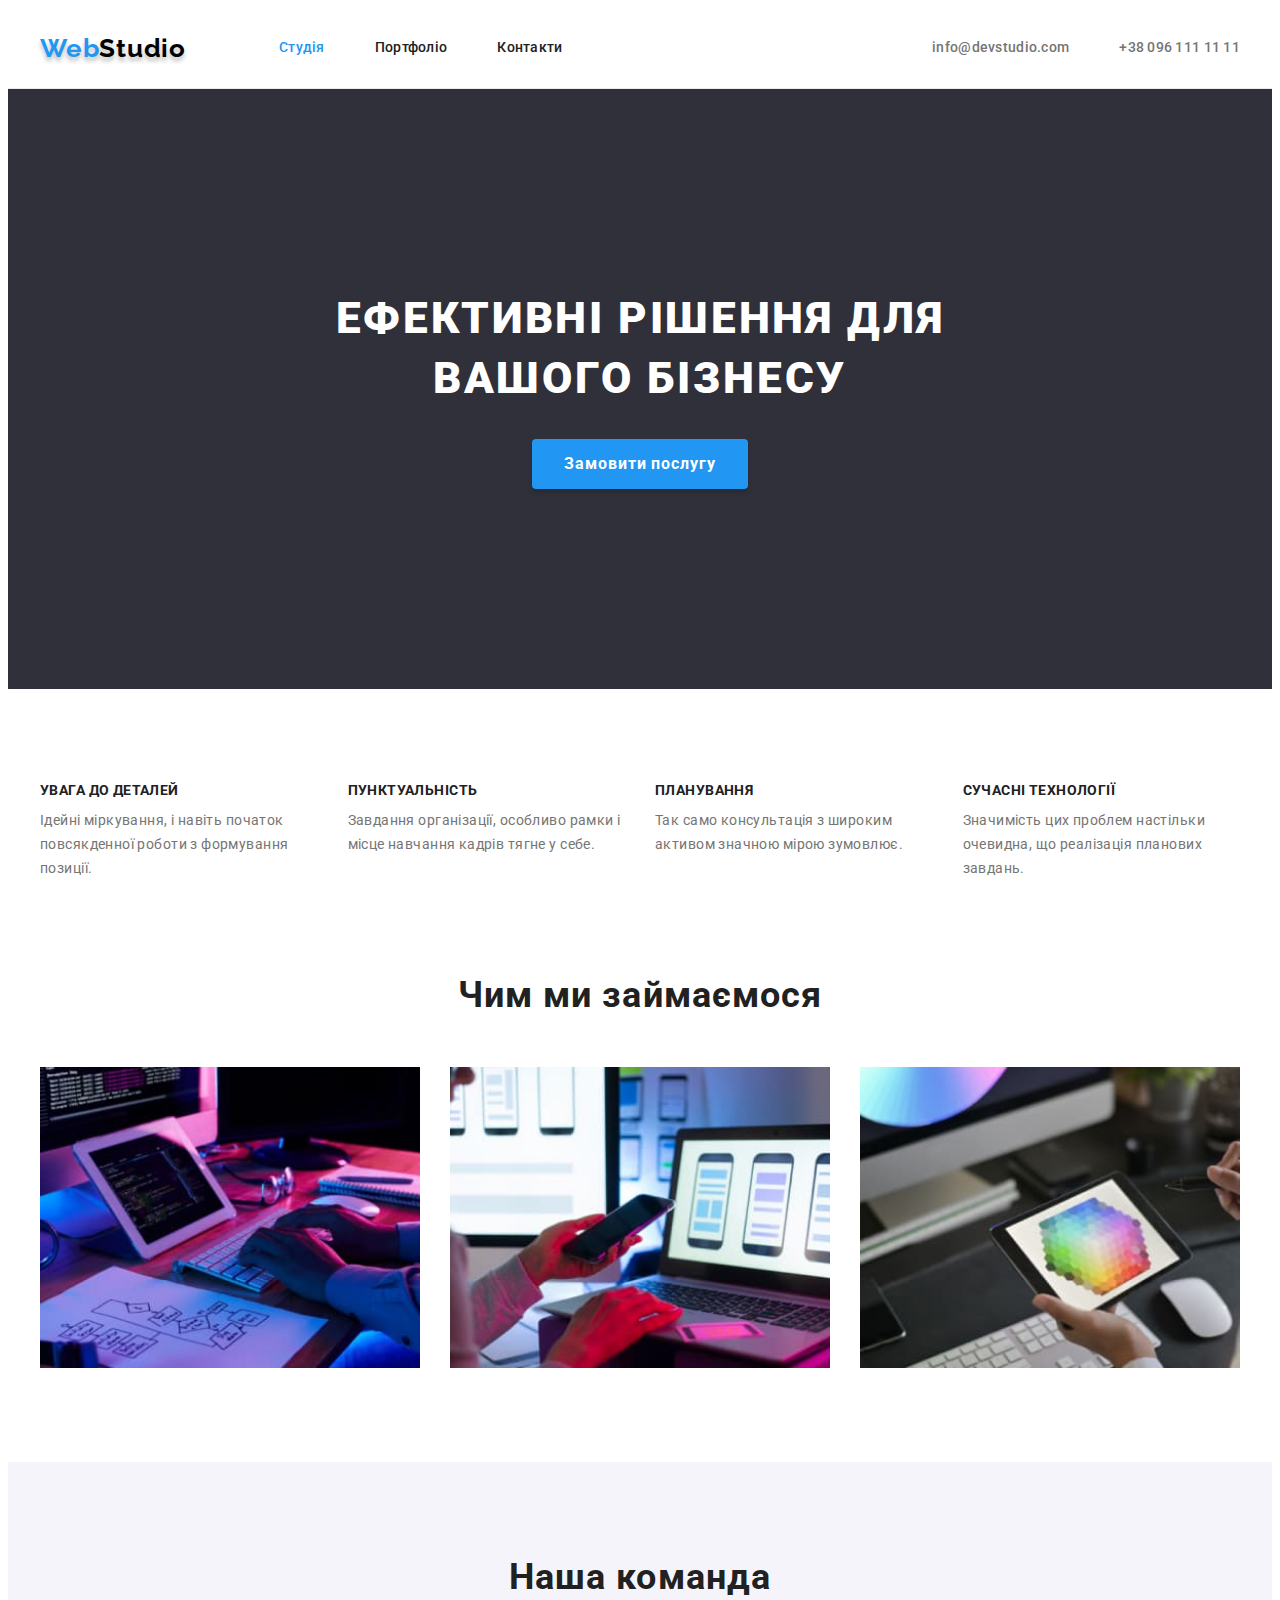
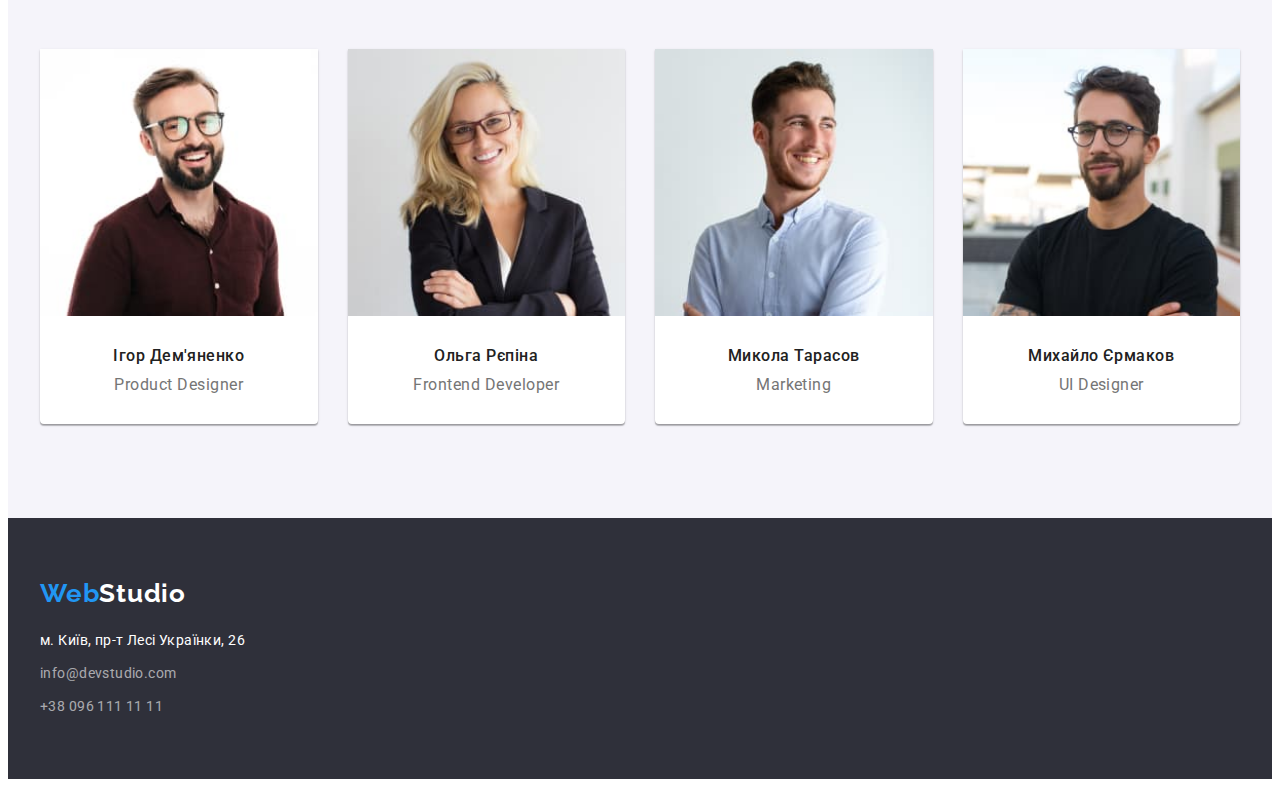
==== index.html @ 557acf5f "Cloned from hw-03" ====
<!DOCTYPE html>
<html lang="uk">
  <head>
    <meta charset="UTF-8" />
    <meta http-equiv="X-UA-Compatible" content="IE=edge" />
    <meta name="viewport" content="width=device-width, initial-scale=1.0" />
    <title>Web studio</title>
    <link rel="preconnect" href="https://fonts.googleapis.com" />
    <link rel="preconnect" href="https://fonts.gstatic.com" crossorigin />
    <link
      href="https://fonts.googleapis.com/css2?family=Raleway:wght@700&family=Roboto:wght@400;500;700;900&display=swap"
      rel="stylesheet"
    />
    <link
      rel="stylesheet"
      href="https://cdnjs.cloudflare.com/ajax/libs/modern-normalize/1.1.0/modern-normalize.min.css"
      integrity="sha512-wpPYUAdjBVSE4KJnH1VR1HeZfpl1ub8YT/NKx4PuQ5NmX2tKuGu6U/JRp5y+Y8XG2tV+wKQpNHVUX03MfMFn9Q=="
      crossorigin="anonymous"
      referrerpolicy="no-referrer"
    />
    <link rel="stylesheet" href="./css/styles.css" />
  </head>

  <body>
    <header class="header">
      <div class="container header-container">
        <a class="logo logo-shadow" href="./index.html" lang="en"
          ><span class="header-logo-web">Web</span>Studio</a
        >
        <nav class="nav-site">
          <ul class="nav-site-list">
            <li class="nav-site-item">
              <a class="nav-site-link current" href="./index.html">Студія</a>
            </li>
            <li class="nav-site-item">
              <a class="nav-site-link" href="./portfolio.html">Портфоліо</a>
            </li>
            <li class="nav-site-item">
              <a class="nav-site-link" href="#">Контакти</a>
            </li>
          </ul>
        </nav>
        <ul class="header-contacts-list">
          <li class="header-contacts-item">
            <a
              class="header-contacts-link"
              href="mailto:info@devstudio.com"
              lang="en"
              >info@devstudio.com</a
            >
          </li>
          <li class="header-contacts-item">
            <a class="header-contacts-link" href="tel:+380961111111"
              >+38 096 111 11 11</a
            >
          </li>
        </ul>
      </div>
    </header>

    <main>
      <!--Hero-->
      <section class="hero">
        <div class="container">
          <h1 class="hero-title">
            Ефективні рішення для<br />
            вашого бізнесу
          </h1>
          <button class="hero-btn btn" type="button">Замовити послугу</button>
        </div>
      </section>

      <!--Features-->
      <section class="features section">
        <div class="container">
          <h2 class="visually-hiden">Особливості</h2>
          <ul class="features-list">
            <li class="features-item">
              <h3 class="features-title">УВАГА ДО ДЕТАЛЕЙ</h3>
              <p class="features-text">
                Ідейні міркування, і навіть початок повсякденної роботи з
                формування позиції.
              </p>
            </li>

            <li class="features-item">
              <h3 class="features-title">ПУНКТУАЛЬНІСТЬ</h3>
              <p class="features-text">
                Завдання організації, особливо рамки і місце навчання кадрів
                тягне у себе.
              </p>
            </li>

            <li class="features-item">
              <h3 class="features-title">ПЛАНУВАННЯ</h3>
              <p class="features-text">
                Так само консультація з широким активом значною мірою зумовлює.
              </p>
            </li>

            <li class="features-item">
              <h3 class="features-title">СУЧАСНІ ТЕХНОЛОГІЇ</h3>
              <p class="features-text">
                Значимість цих проблем настільки очевидна, що реалізація
                планових завдань.
              </p>
            </li>
          </ul>
        </div>
      </section>

      <!--Works-->
      <section class="works section">
        <div class="container">
          <h2 class="works-title title">Чим ми займаємося</h2>
          <ul class="works-list">
            <li class="works-item">
              <img
                src="./images/box_1.jpg"
                alt="Розробник створює код"
                width="370"
              />
            </li>
            <li class="works-item">
              <img
                src="./images/box_2.jpg"
                alt="Розробник створює адаптивну версію для смартфону"
                width="370"
              />
            </li>
            <li class="works-item">
              <img
                src="./images/box_3.jpg"
                alt="Розробник створює дизайн сайту"
                width="370"
              />
            </li>
          </ul>
        </div>
      </section>

      <!--Team-->
      <section class="team section">
        <div class="container">
          <h2 class="team-title title">Наша команда</h2>
          <ul class="team-list">
            <li class="team-card">
              <img
                src="./images/team_card_1.jpg"
                alt="Фото Ігор Дем'яненко"
                width="270"
              />
              <div class="card-padding">
                <h3 class="card-title">Ігор Дем'яненко</h3>
                <p class="card-text" lang="en">Product Designer</p>
              </div>
            </li>
            <li class="team-card">
              <img
                src="./images/team_card_2.jpg"
                alt="Фото Ольга Рєпіна"
                width="270"
              />
              <div class="card-padding">
                <h3 class="card-title">Ольга Рєпіна</h3>
                <p class="card-text" lang="en">Frontend Developer</p>
              </div>
            </li>
            <li class="team-card">
              <img
                src="./images/team_card_3.jpg"
                alt="Фото Микола Тарасов"
                width="270"
              />
              <div class="card-padding">
                <h3 class="card-title">Микола Тарасов</h3>
                <p class="card-text" lang="en">Marketing</p>
              </div>
            </li>
            <li class="team-card">
              <img
                src="./images/team_card_4.jpg"
                alt="Фото Михайло Єрмаков"
                width="270"
              />
              <div class="card-padding">
                <h3 class="card-title">Михайло Єрмаков</h3>
                <p class="card-text" lang="en">UI Designer</p>
              </div>
            </li>
          </ul>
        </div>
      </section>
    </main>

    <footer class="footer">
      <div class="container">
        <a class="logo footer-logo" href="./index.html" lang="en"
          ><span class="header-logo-web">Web</span>Studio</a
        >
        <address class="address">
          <span class="address-text">м. Київ, пр-т Лесі Українки, 26</span>
          <ul class="footer-list">
            <li class="footer-item">
              <a class="footer-link" href="mailto:info@devstudio.com" lang="en"
                >info@devstudio.com</a
              >
            </li>
            <li class="footer-item">
              <a class="footer-link" href="tel:+380961111111"
                >+38 096 111 11 11</a
              >
            </li>
          </ul>
        </address>
      </div>
    </footer>
  </body>
</html>
---- css/styles.css ----
:root {
    --main-color: #212121;
    --color-gray: #757575;
    --color-blue: #2196F3;
    --color-blue-dark: #188CE8;
    --color-white: #FFFFFF;
    --color-black: #000000;
    --color-footer-link: rgba(255, 255, 255, 0.6);
    --color-portfolio-btn: #F5F4FA;
    --background-color-dark: #2F303A;
    --background-color-light: #F5F4FA;
    --background-color-white: var(--color-white);
    --font-ral: 'Raleway', sans-serif;
    --first-logo-color: var(--color-black);
    --second-logo-color: var(--color-blue);
    --footer-logo-color: var(--color-white);
    --title-color: var(--main-color);
    --text-color: var(--color-gray);
    --first-link-color: var(--main-color);
    --second-link-color: var(--color-blue);
    --first-btn-color: var(--color-white);
    --second-btn-color: var(--main-color);
    --hover-btn-color: var(--color-blue);
}

h1,
h2,
h3,
h4,
h5,
h6,
p {
    margin: 0;
}
ul {
    list-style: none;
    margin: 0;
    padding: 0;
}
button {
    cursor: pointer;
}
img {
    display: block;
    min-width: 100%;
    height: auto;
}


body {
    font-family: 'Roboto', sans-serif;
    color: var(--main-color);
}

.visually-hiden {
    position: absolute;
    width: 1px;
    height: 1px;
    margin: -1px;
    border: 0;
    padding: 0;
    white-space: nowrap;
    clip-path: inset(100%);
    clip: rect(0 0 0 0);
    overflow: hidden;
}

.container {
    width: 1200px;
    padding: 0 15px;
    margin: 0 auto;
}

.btn {
    font-family: inherit;
    border: none;
}

/*-----HEADER--------------*/

.header a {
    text-decoration: none;
}
.header {
    border-bottom: 1px solid #ECECEC;
}
.header-container {
    display: flex;
    align-items: center;
}
.logo {
    font-family: var(--font-ral);
    font-weight: 700;
    font-size: 26px;
    line-height: 1.19;
    letter-spacing: 0.03em;
    color: var(--first-logo-color);
}
.logo-shadow {
    text-shadow: 0px 4px 4px rgba(0, 0, 0, 0.25);
}
.header-logo-web {
    color: var(--second-logo-color);
}
.nav-site {
    margin-left: 93px;
}
.nav-site-list {
    display: flex;
    gap: 50px;
}
.nav-site-item {
}

.nav-site-link {
    display: block;
    font-weight: 500;
    font-size: 14px;
    line-height: 1.14;
    letter-spacing: 0.02em;
    color: var(--first-link-color);
    padding-top: 32px;
    padding-bottom: 32px;
}

.nav-site-link:hover,
.nav-site-link:focus,
.nav-site-link:active {
    color: var(--second-link-color);
}

.current {
    color: var(--second-link-color);
}

.header-contacts-list {
    display: flex;
    margin-left: auto;
    gap: 50px;
}
.header-contacts-item {
}
.header-contacts-link {
    display: block;
    font-weight: 500;
    font-size: 14px;
    line-height: 1.14;
    letter-spacing: 0.02em;
    color: var(--color-gray);
    padding-top: 32px;
    padding-bottom: 32px;
}

.header-contacts-link:hover,
.header-contacts-link:focus,
.header-contacts-link:active {
    color: var(--color-blue)
}

/*-----MAIN--------------*/

/*-----Hero------------*/

.hero {
    padding-top: 200px;
    padding-bottom: 200px;
    text-align: center;
    background-color: var(--background-color-dark);
}
.hero-title {
    font-weight: 900;
    font-size: 44px;
    line-height: 1.36;
    letter-spacing: 0.06em;
    text-transform: uppercase;
    color: var(--color-white);
    margin-bottom: 30px;
}
.hero-btn {
    min-width: 216px;
    font-weight: 700;
    font-size: 16px;
    line-height: 1.88;
    letter-spacing: 0.06em;
    background-color: var(--color-blue);
    color: var(--first-btn-color);
    box-shadow: 0px 4px 4px rgba(0, 0, 0, 0.15);
    border-radius: 4px;
    padding: 10px 32px;
}

.hero-btn:hover,
.hero-btn:focus,
.hero-btn:active {
    background-color: var(--color-blue-dark);
}

/*-----Features------------*/

.section {
    padding-top: 94px;
    padding-bottom: 94px;
}
.features {
}

.features-list {
    display: flex;
    gap: 30px;
}
.features-item {
    flex-basis: calc((100% - 90px)/4);
}
.features-title {
    font-size: 14px;
    line-height: 1.14;
    letter-spacing: 0.03em;
    text-transform: uppercase;
    color: var(--title-color);
    margin-bottom: 10px;
}
.features-text {
    font-size: 14px;
    line-height: 1.71;
    letter-spacing: 0.03em;
    color: var(--text-color);
}

/*-----Works------------*/

.works {
    padding-top: 0;
}  

.works-title {
    font-size: 36px;
    line-height: 1.17;
    text-align: center;
    letter-spacing: 0.03em;
    color: var(--title-color);
}
.title {
    margin-bottom: 50px;
}
.works-list {
    display: flex;
    gap: 30px;
}
.works-item {
    flex-basis: calc((100% - 60px)/3);
}

/*-----Team------------*/

.team {
    background-color: var(--background-color-light);
    text-align: center;
}
.team-title {
    font-size: 36px;
    line-height: 1.17;
    letter-spacing: 0.03em;
    color: var(--title-color);
}
.team-list {
    display: flex;
    gap: 30px;
}
.team-card {
    width: calc((100% - 90px)/4);
    background-color: var(--background-color-white);
    box-shadow: 0px 1px 3px rgba(0, 0, 0, 0.12), 0px 1px 1px rgba(0, 0, 0, 0.14), 0px 2px 1px rgba(0, 0, 0, 0.2);
    border-radius: 0px 0px 4px 4px;
}
.card-padding {
    padding-top: 30px;
    padding-bottom: 30px;
}
.card-title {
    font-weight: 500;
    font-size: 16px;
    line-height: 1.19;
    text-align: center;
    letter-spacing: 0.03em;
    color: var(--title-color);
    margin-bottom: 10px;
}
.card-text {
    font-size: 16px;
    line-height: 1.19;
    text-align: center;
    letter-spacing: 0.03em;
    color: var(--text-color);
}

/*-----FOOTER--------------*/

.footer {
    background-color: var(--background-color-dark);
    padding-top: 60px;
    padding-bottom: 60px;
}
.footer a {
    text-decoration: none;
}
.footer-logo {
    color: var(--footer-logo-color)
}
.address {
    font-style: normal;
    font-weight: 400;
    font-size: 14px;
    line-height: 1.71;
    letter-spacing: 0.03em;
    color: var(--color-white);
    margin-top: 20px;
}
.address-text {
    display: block;
    margin-bottom: 9px;
}
.footer-list {
}
.footer-item:not(:first-child) {
    margin-top: 9px;
}
.footer-link {
    color: var(--color-footer-link);
}
.footer-link:hover,
.footer-link:focus,
.footer-link:active {
    color: var(--color-blue);
}

/*-----Portfolio--------------*/

.portfolio-filters-list {
    display: flex;
    justify-content: center;
    gap: 8px;
    margin-bottom: 50px;
}
.portfolio-filters-item {
}
.portfolio-btn {
    background-color: var(--color-portfolio-btn);
    border-radius: 4px;
    font-weight: 500;
    font-size: 16px;
    line-height: 1.63;
    text-align: center;
    letter-spacing: 0.03em;
    color: var(--second-btn-color);
    padding: 6px 22px;
}
.portfolio-btn:hover,
.portfolio-btn:focus,
.portfolio-btn:active {
    background-color: var(--hover-btn-color);
    color: var(--first-btn-color)
}
.portfolio-projects-list {
    display: flex;
    flex-wrap: wrap;
    gap: 30px;
}
.portfolio-projects-item {
    flex-basis: calc((100% - 60px)/3);
    background-color: var(--background-color-white);
}
.portfolio-projects-link {
    text-decoration: none;
}
.portfolio-description {
    padding: 20px 24px;
    border: 1px solid #EEEEEE;
}
.portfolio-title {
    font-size: 18px;
    line-height: 2;
    letter-spacing: 0.06em;
    color: var(--title-color);
    margin-bottom: 4px;
}
.portfolio-text {
    font-size: 16px;
    line-height: 1.88;
    letter-spacing: 0.03em;
    color: var(--text-color);
}
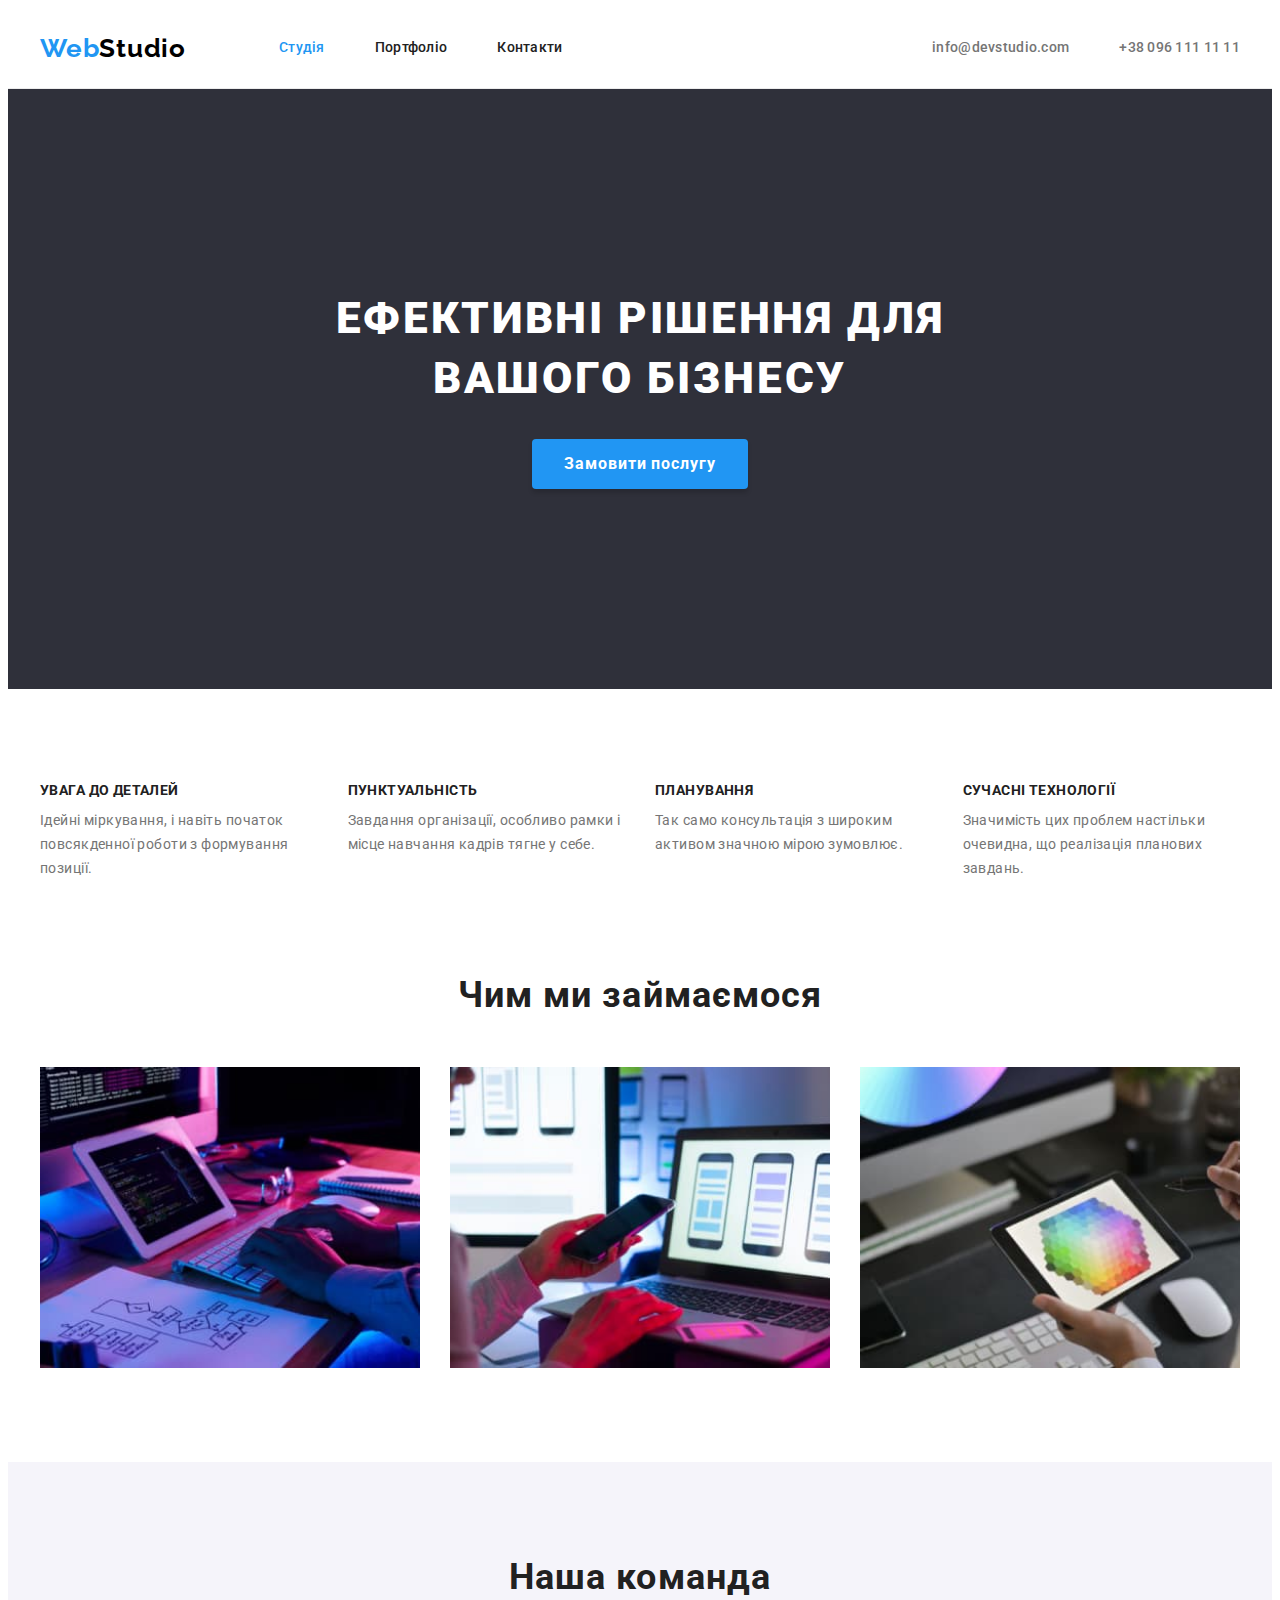
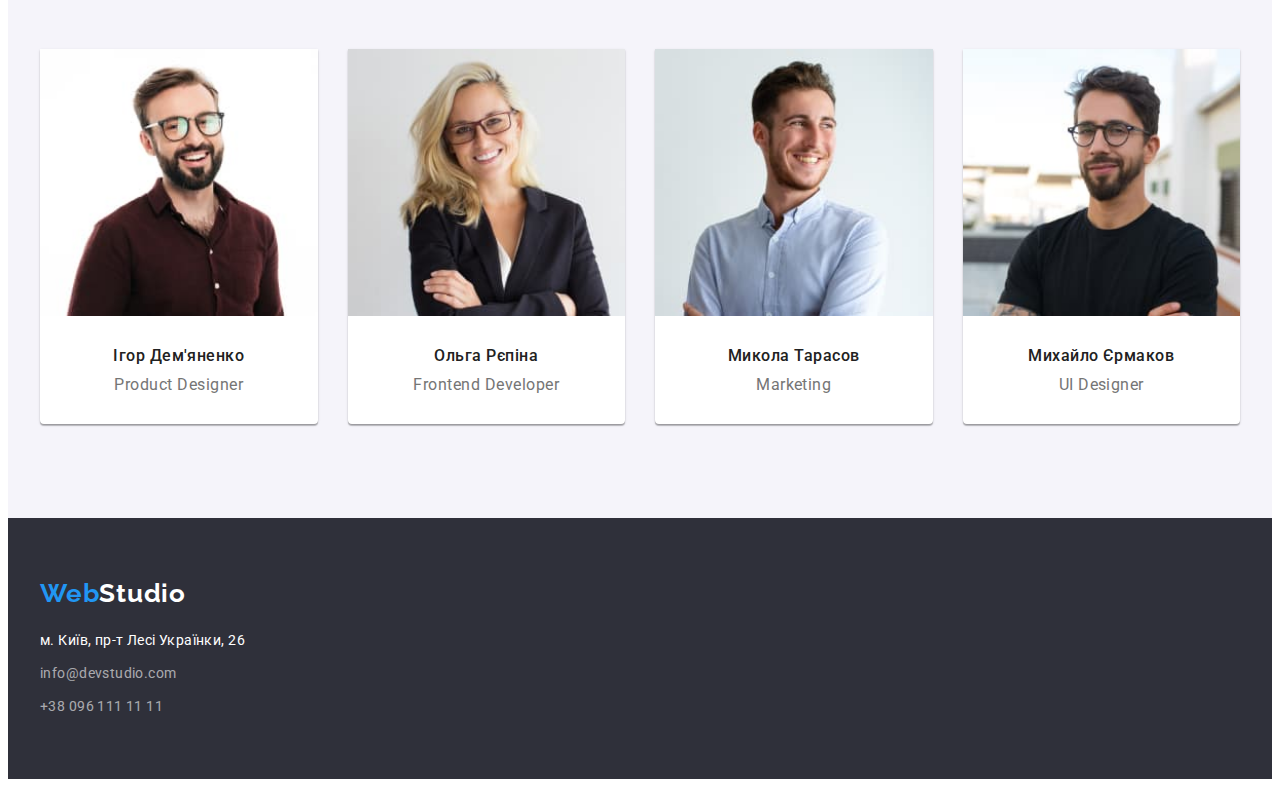
==== commit 4da5e983: "Deleted .logo-shadow" ====
--- a/index.html
+++ b/index.html
@@ -24,7 +24,7 @@
   <body>
     <header class="header">
       <div class="container header-container">
-        <a class="logo logo-shadow" href="./index.html" lang="en"
+        <a class="logo" href="./index.html" lang="en"
           ><span class="header-logo-web">Web</span>Studio</a
         >
         <nav class="nav-site">
--- a/css/styles.css
+++ b/css/styles.css
@@ -96,9 +96,7 @@
     letter-spacing: 0.03em;
     color: var(--first-logo-color);
 }
-.logo-shadow {
-    text-shadow: 0px 4px 4px rgba(0, 0, 0, 0.25);
-}
+
 .header-logo-web {
     color: var(--second-logo-color);
 }
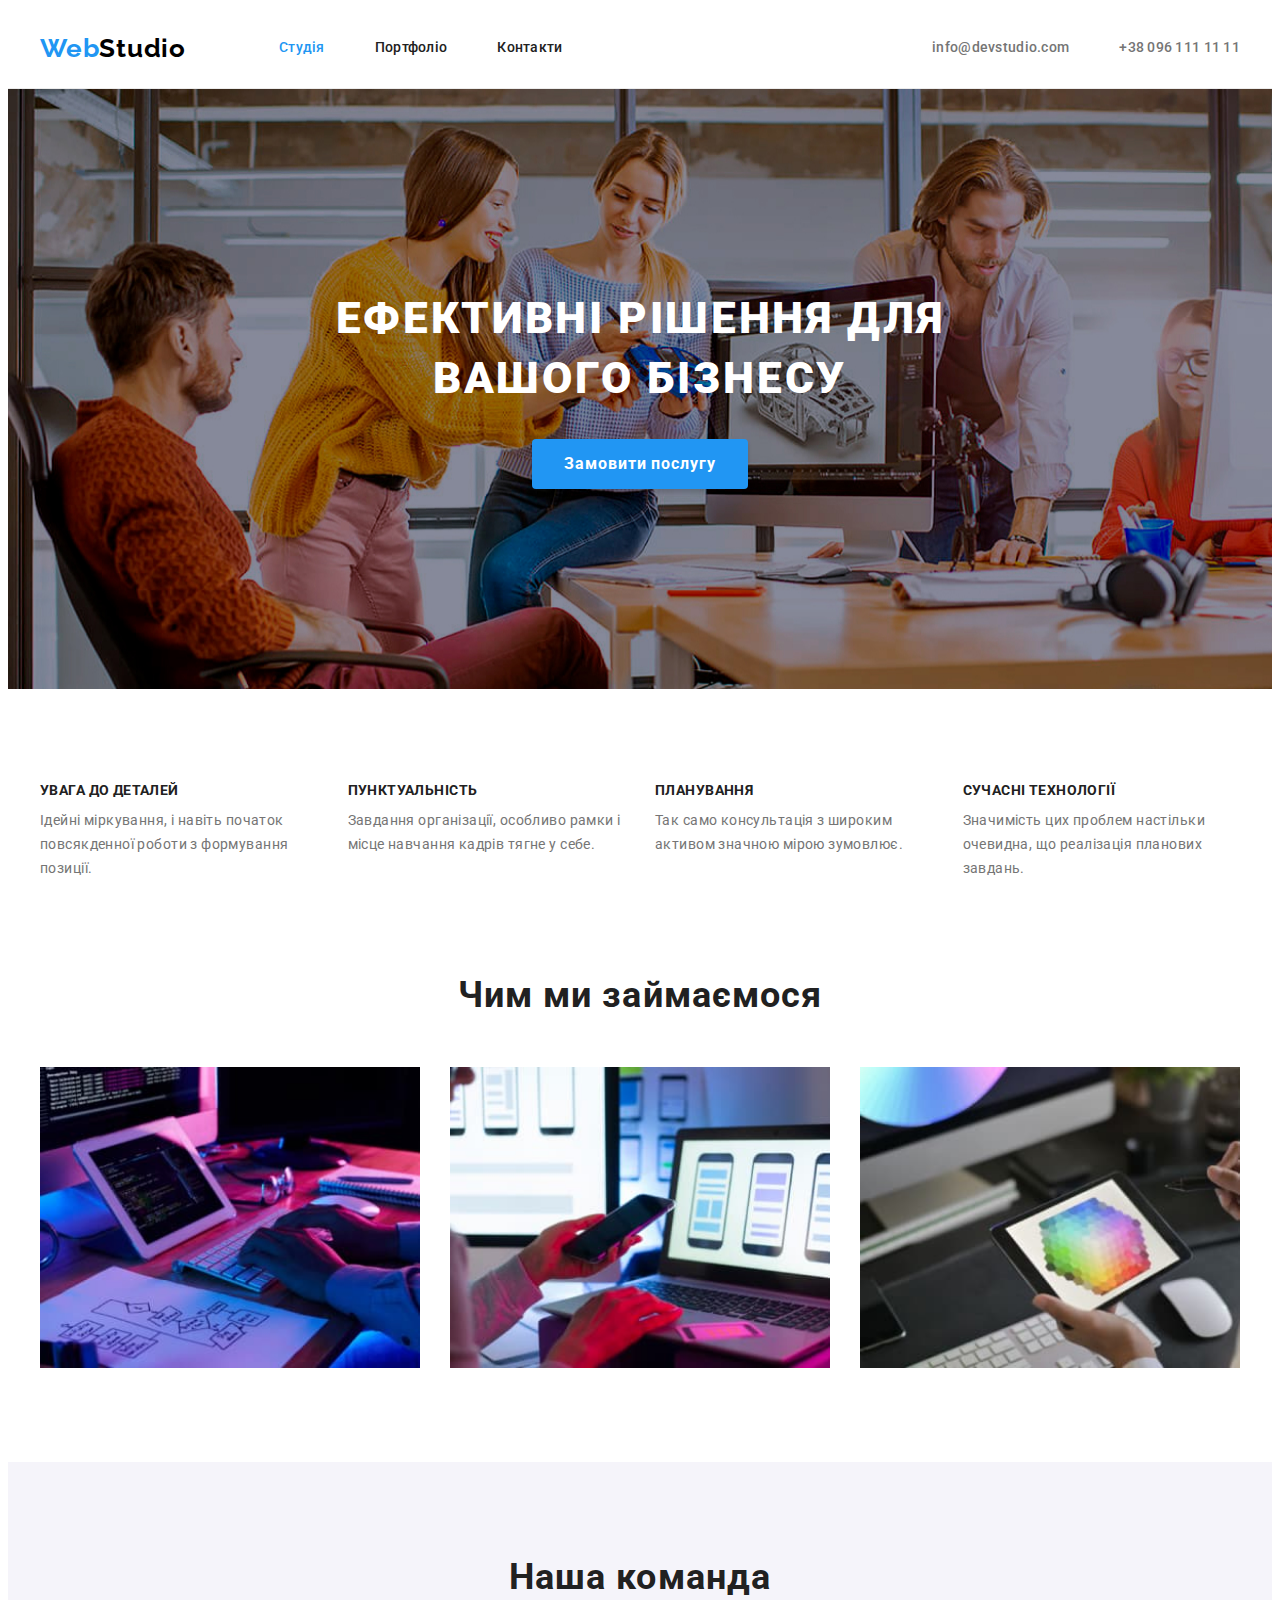
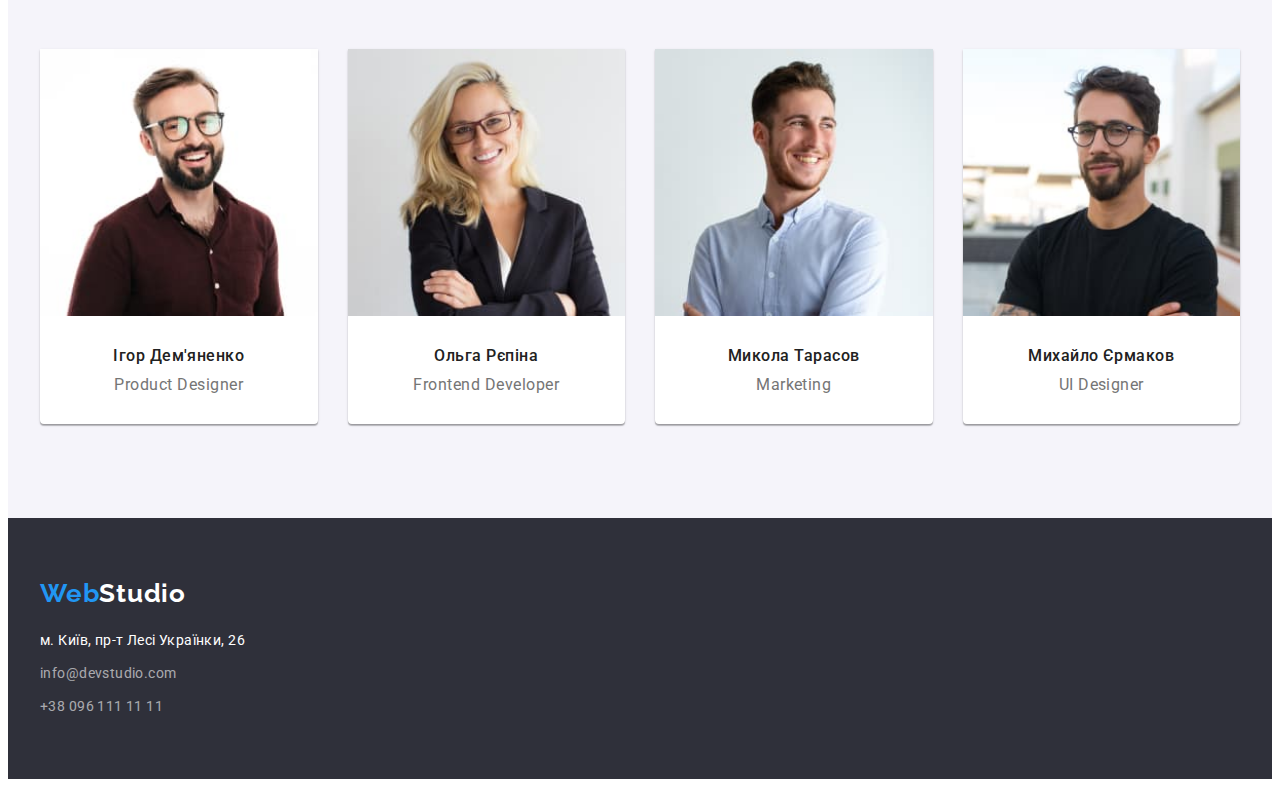
==== commit 45c38c2c: "Added hero-background" ====
--- a/index.html
+++ b/index.html
@@ -61,7 +61,7 @@
     <main>
       <!--Hero-->
       <section class="hero">
-        <div class="container">
+        <div class="container container-hero">
           <h1 class="hero-title">
             Ефективні рішення для<br />
             вашого бізнесу
--- a/css/styles.css
+++ b/css/styles.css
@@ -8,6 +8,7 @@
     --color-footer-link: rgba(255, 255, 255, 0.6);
     --color-portfolio-btn: #F5F4FA;
     --background-color-dark: #2F303A;
+    --background-color-hero: rgba(47, 48, 58, 0.4);
     --background-color-light: #F5F4FA;
     --background-color-white: var(--color-white);
     --font-ral: 'Raleway', sans-serif;
@@ -160,10 +161,15 @@
 /*-----Hero------------*/
 
 .hero {
+    background-image: url(../images/hero-background.jpg);
+    background-repeat: no-repeat;
+    background-size: cover;
+    background-color: var(--background-color-hero);
+}
+.container-hero {
     padding-top: 200px;
     padding-bottom: 200px;
     text-align: center;
-    background-color: var(--background-color-dark);
 }
 .hero-title {
     font-weight: 900;
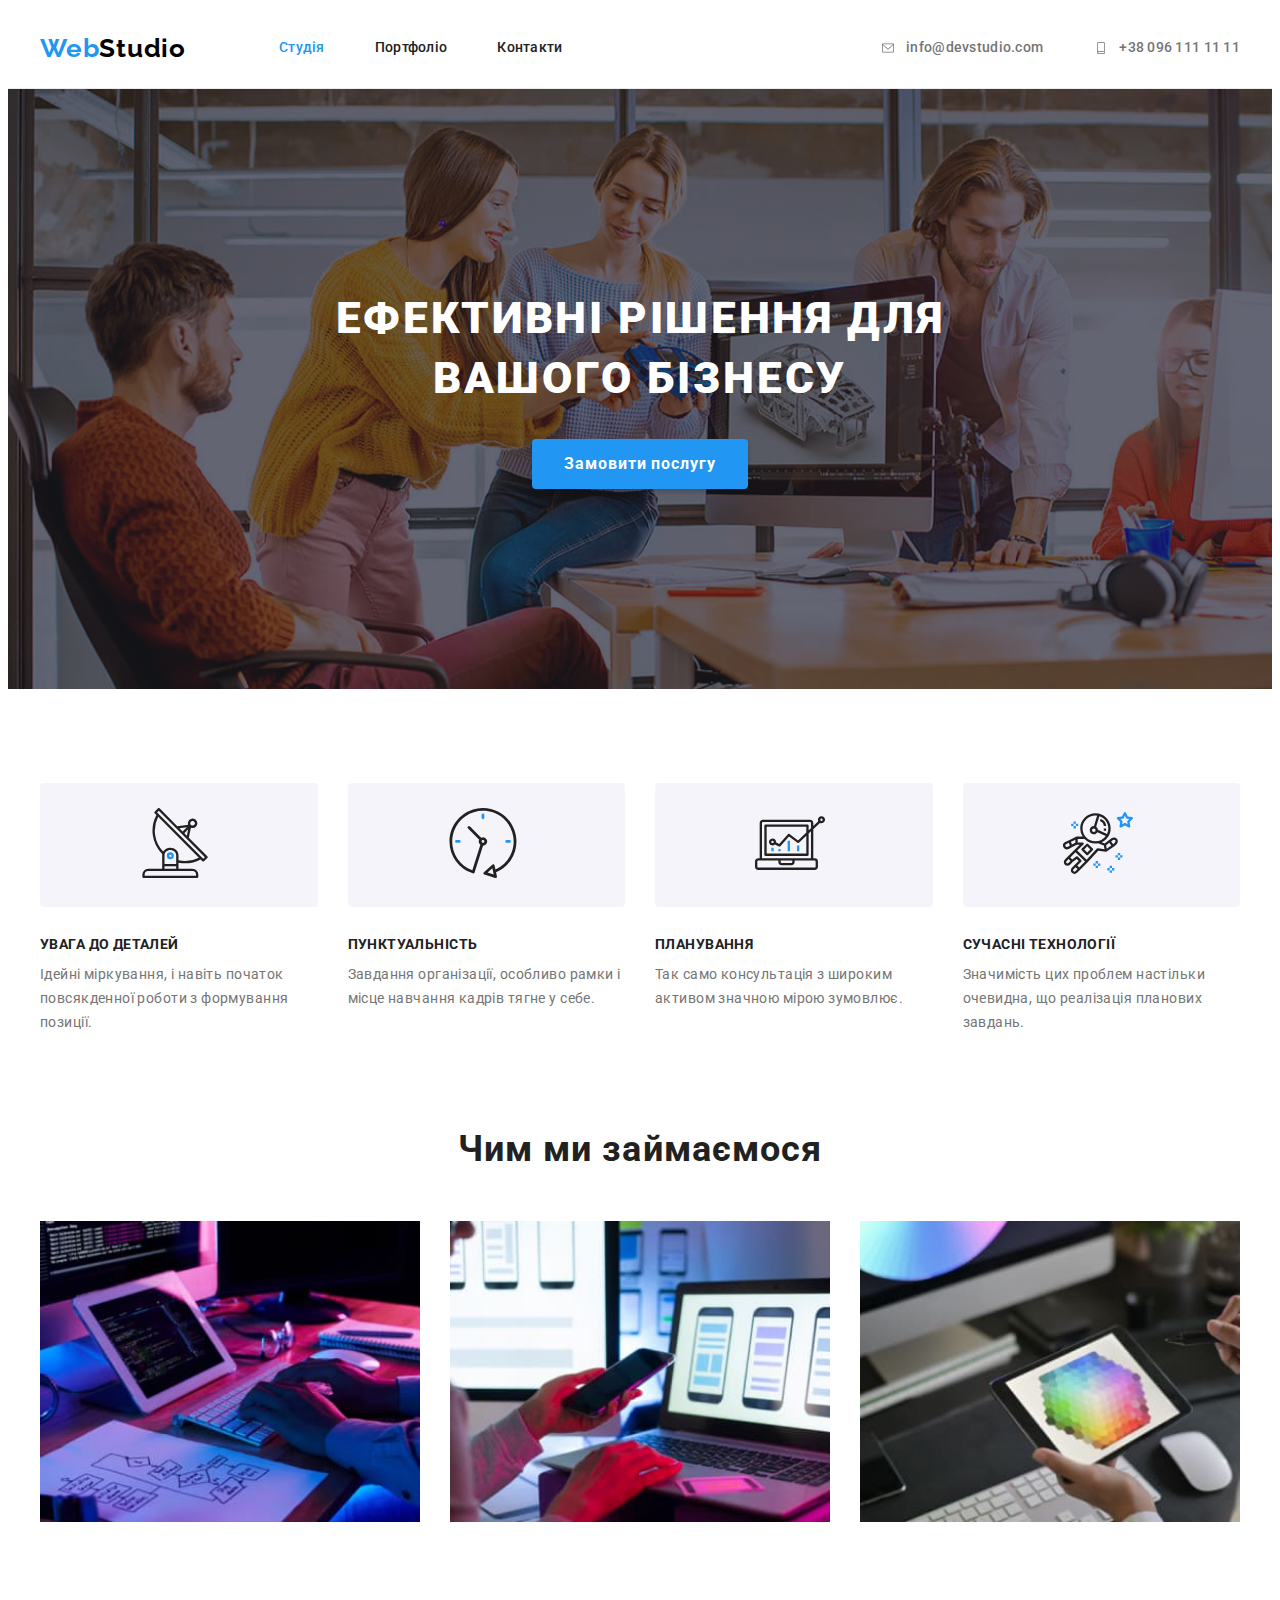
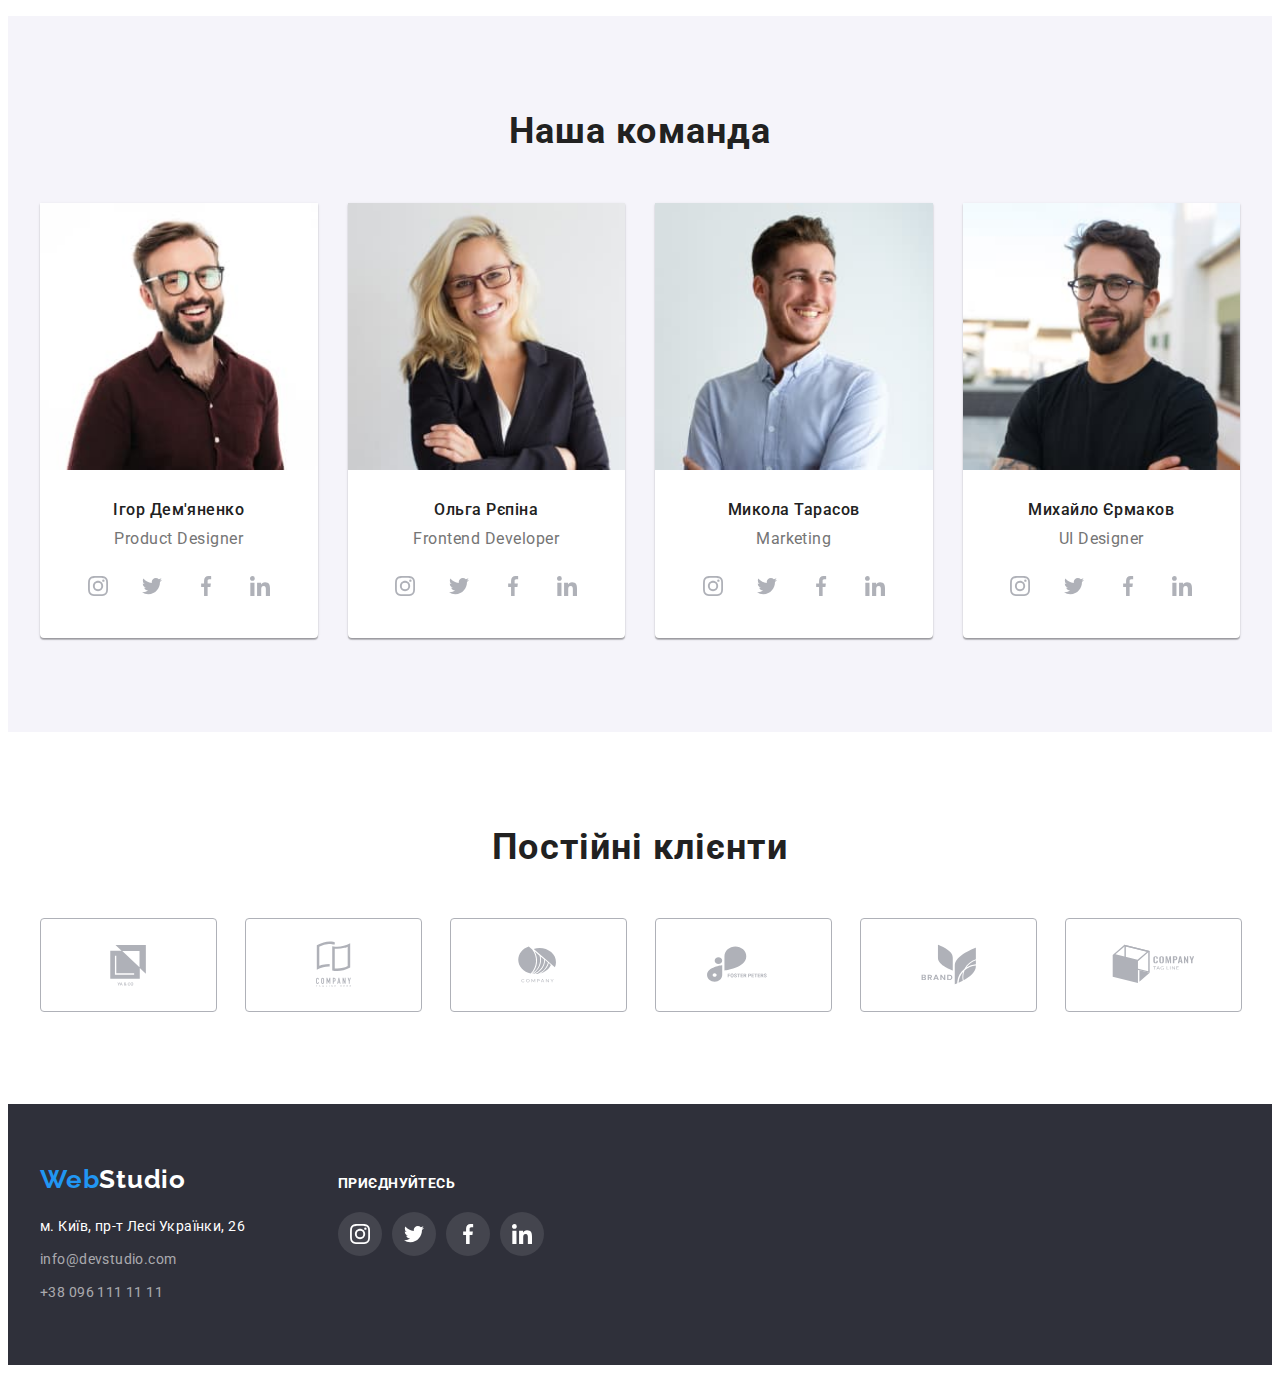
==== commit 5f073825: "Finished homework4" ====
--- a/index.html
+++ b/index.html
@@ -46,13 +46,19 @@
               class="header-contacts-link"
               href="mailto:info@devstudio.com"
               lang="en"
-              >info@devstudio.com</a
+              ><svg class="contacts-link-icon" width="16" height="12">
+                <use href="./images/icons.svg#envelope"></use>
+              </svg>
+              info@devstudio.com</a
             >
           </li>
           <li class="header-contacts-item">
-            <a class="header-contacts-link" href="tel:+380961111111"
-              >+38 096 111 11 11</a
-            >
+            <a class="header-contacts-link" href="tel:+380961111111">
+              <svg class="contacts-link-icon" width="16" height="12">
+                <use href="./images/icons.svg#smartphone"></use>
+              </svg>
+              +38 096 111 11 11
+            </a>
           </li>
         </ul>
       </div>
@@ -76,6 +82,11 @@
           <h2 class="visually-hiden">Особливості</h2>
           <ul class="features-list">
             <li class="features-item">
+              <div class="features-icon">
+                <svg width="70" height="70">
+                  <use href="./images/icons.svg#antenna"></use>
+                </svg>
+              </div>
               <h3 class="features-title">УВАГА ДО ДЕТАЛЕЙ</h3>
               <p class="features-text">
                 Ідейні міркування, і навіть початок повсякденної роботи з
@@ -84,6 +95,11 @@
             </li>
 
             <li class="features-item">
+              <div class="features-icon">
+                <svg width="70" height="70">
+                  <use href="./images/icons.svg#clock"></use>
+                </svg>
+              </div>
               <h3 class="features-title">ПУНКТУАЛЬНІСТЬ</h3>
               <p class="features-text">
                 Завдання організації, особливо рамки і місце навчання кадрів
@@ -92,6 +108,11 @@
             </li>
 
             <li class="features-item">
+              <div class="features-icon">
+                <svg width="70" height="70">
+                  <use href="./images/icons.svg#diagram"></use>
+                </svg>
+              </div>
               <h3 class="features-title">ПЛАНУВАННЯ</h3>
               <p class="features-text">
                 Так само консультація з широким активом значною мірою зумовлює.
@@ -99,6 +120,11 @@
             </li>
 
             <li class="features-item">
+              <div class="features-icon">
+                <svg width="70" height="70">
+                  <use href="./images/icons.svg#astronaut"></use>
+                </svg>
+              </div>
               <h3 class="features-title">СУЧАСНІ ТЕХНОЛОГІЇ</h3>
               <p class="features-text">
                 Значимість цих проблем настільки очевидна, що реалізація
@@ -112,7 +138,7 @@
       <!--Works-->
       <section class="works section">
         <div class="container">
-          <h2 class="works-title title">Чим ми займаємося</h2>
+          <h2 class="section-title">Чим ми займаємося</h2>
           <ul class="works-list">
             <li class="works-item">
               <img
@@ -142,7 +168,7 @@
       <!--Team-->
       <section class="team section">
         <div class="container">
-          <h2 class="team-title title">Наша команда</h2>
+          <h2 class="section-title">Наша команда</h2>
           <ul class="team-list">
             <li class="team-card">
               <img
@@ -150,9 +176,59 @@
                 alt="Фото Ігор Дем'яненко"
                 width="270"
               />
-              <div class="card-padding">
+              <div class="team-card-bottom">
                 <h3 class="card-title">Ігор Дем'яненко</h3>
                 <p class="card-text" lang="en">Product Designer</p>
+                <ul class="social-list">
+                  <li class="social-item">
+                    <a
+                      class="social-link"
+                      href="https://www.instagram.com/"
+                      target="_blank"
+                      rel="noopener noreferrer"
+                    >
+                      <svg class="social-icon" width="20" height="20">
+                        <use href="./images/icons.svg#instagram"></use>
+                      </svg>
+                    </a>
+                  </li>
+                  <li class="social-item">
+                    <a
+                      class="social-link"
+                      href="https://twitter.com/"
+                      target="_blank"
+                      rel="noopener noreferrer"
+                    >
+                      <svg class="social-icon" width="20" height="20">
+                        <use href="./images/icons.svg#twitter"></use>
+                      </svg>
+                    </a>
+                  </li>
+                  <li class="social-item">
+                    <a
+                      class="social-link"
+                      href="https://www.facebook.com/"
+                      target="_blank"
+                      rel="noopener noreferrer"
+                    >
+                      <svg class="social-icon" width="20" height="20">
+                        <use href="./images/icons.svg#facebook"></use>
+                      </svg>
+                    </a>
+                  </li>
+                  <li class="social-item">
+                    <a
+                      class="social-link"
+                      href="https://www.linkedin.com/"
+                      target="_blank"
+                      rel="noopener noreferrer"
+                    >
+                      <svg class="social-icon" width="20" height="20">
+                        <use href="./images/icons.svg#linkedin"></use>
+                      </svg>
+                    </a>
+                  </li>
+                </ul>
               </div>
             </li>
             <li class="team-card">
@@ -161,9 +237,59 @@
                 alt="Фото Ольга Рєпіна"
                 width="270"
               />
-              <div class="card-padding">
+              <div class="team-card-bottom">
                 <h3 class="card-title">Ольга Рєпіна</h3>
                 <p class="card-text" lang="en">Frontend Developer</p>
+                <ul class="social-list">
+                  <li class="social-item">
+                    <a
+                      class="social-link"
+                      href="https://www.instagram.com/"
+                      target="_blank"
+                      rel="noopener noreferrer"
+                    >
+                      <svg class="social-icon" width="20" height="20">
+                        <use href="./images/icons.svg#instagram"></use>
+                      </svg>
+                    </a>
+                  </li>
+                  <li class="social-item">
+                    <a
+                      class="social-link"
+                      href="https://twitter.com/"
+                      target="_blank"
+                      rel="noopener noreferrer"
+                    >
+                      <svg class="social-icon" width="20" height="20">
+                        <use href="./images/icons.svg#twitter"></use>
+                      </svg>
+                    </a>
+                  </li>
+                  <li class="social-item">
+                    <a
+                      class="social-link"
+                      href="https://www.facebook.com/"
+                      target="_blank"
+                      rel="noopener noreferrer"
+                    >
+                      <svg class="social-icon" width="20" height="20">
+                        <use href="./images/icons.svg#facebook"></use>
+                      </svg>
+                    </a>
+                  </li>
+                  <li class="social-item">
+                    <a
+                      class="social-link"
+                      href="https://www.linkedin.com/"
+                      target="_blank"
+                      rel="noopener noreferrer"
+                    >
+                      <svg class="social-icon" width="20" height="20">
+                        <use href="./images/icons.svg#linkedin"></use>
+                      </svg>
+                    </a>
+                  </li>
+                </ul>
               </div>
             </li>
             <li class="team-card">
@@ -172,9 +298,59 @@
                 alt="Фото Микола Тарасов"
                 width="270"
               />
-              <div class="card-padding">
+              <div class="team-card-bottom">
                 <h3 class="card-title">Микола Тарасов</h3>
                 <p class="card-text" lang="en">Marketing</p>
+                <ul class="social-list">
+                  <li class="social-item">
+                    <a
+                      class="social-link"
+                      href="https://www.instagram.com/"
+                      target="_blank"
+                      rel="noopener noreferrer"
+                    >
+                      <svg class="social-icon" width="20" height="20">
+                        <use href="./images/icons.svg#instagram"></use>
+                      </svg>
+                    </a>
+                  </li>
+                  <li class="social-item">
+                    <a
+                      class="social-link"
+                      href="https://twitter.com/"
+                      target="_blank"
+                      rel="noopener noreferrer"
+                    >
+                      <svg class="social-icon" width="20" height="20">
+                        <use href="./images/icons.svg#twitter"></use>
+                      </svg>
+                    </a>
+                  </li>
+                  <li class="social-item">
+                    <a
+                      class="social-link"
+                      href="https://www.facebook.com/"
+                      target="_blank"
+                      rel="noopener noreferrer"
+                    >
+                      <svg class="social-icon" width="20" height="20">
+                        <use href="./images/icons.svg#facebook"></use>
+                      </svg>
+                    </a>
+                  </li>
+                  <li class="social-item">
+                    <a
+                      class="social-link"
+                      href="https://www.linkedin.com/"
+                      target="_blank"
+                      rel="noopener noreferrer"
+                    >
+                      <svg class="social-icon" width="20" height="20">
+                        <use href="./images/icons.svg#linkedin"></use>
+                      </svg>
+                    </a>
+                  </li>
+                </ul>
               </div>
             </li>
             <li class="team-card">
@@ -183,10 +359,141 @@
                 alt="Фото Михайло Єрмаков"
                 width="270"
               />
-              <div class="card-padding">
+              <div class="team-card-bottom">
                 <h3 class="card-title">Михайло Єрмаков</h3>
                 <p class="card-text" lang="en">UI Designer</p>
-              </div>
+                <ul class="social-list">
+                  <li class="social-item">
+                    <a
+                      class="social-link"
+                      href="https://www.instagram.com/"
+                      target="_blank"
+                      rel="noopener noreferrer"
+                    >
+                      <svg class="social-icon" width="20" height="20">
+                        <use href="./images/icons.svg#instagram"></use>
+                      </svg>
+                    </a>
+                  </li>
+                  <li class="social-item">
+                    <a
+                      class="social-link"
+                      href="https://twitter.com/"
+                      target="_blank"
+                      rel="noopener noreferrer"
+                    >
+                      <svg class="social-icon" width="20" height="20">
+                        <use href="./images/icons.svg#twitter"></use>
+                      </svg>
+                    </a>
+                  </li>
+                  <li class="social-item">
+                    <a
+                      class="social-link"
+                      href="https://www.facebook.com/"
+                      target="_blank"
+                      rel="noopener noreferrer"
+                    >
+                      <svg class="social-icon" width="20" height="20">
+                        <use href="./images/icons.svg#facebook"></use>
+                      </svg>
+                    </a>
+                  </li>
+                  <li class="social-item">
+                    <a
+                      class="social-link"
+                      href="https://www.linkedin.com/"
+                      target="_blank"
+                      rel="noopener noreferrer"
+                    >
+                      <svg class="social-icon" width="20" height="20">
+                        <use href="./images/icons.svg#linkedin"></use>
+                      </svg>
+                    </a>
+                  </li>
+                </ul>
+              </div>
+            </li>
+          </ul>
+        </div>
+      </section>
+
+      <!-- Clients -->
+      <section class="clients section">
+        <div class="container">
+          <h2 class="section-title">Постійні клієнти</h2>
+          <ul class="clients-list">
+            <li class="clients-item">
+              <a
+                class="clients-link"
+                href="#"
+                target="_blank"
+                rel="noopener noreferrer"
+              >
+                <svg class="clients-icon" width="106" height="60">
+                  <use href="./images/icons.svg#logo-client-first"></use>
+                </svg>
+              </a>
+            </li>
+            <li class="clients-item">
+              <a
+                class="clients-link"
+                href="#"
+                target="_blank"
+                rel="noopener noreferrer"
+              >
+                <svg class="clients-icon" width="106" height="60">
+                  <use href="./images/icons.svg#logo-client-second"></use>
+                </svg>
+              </a>
+            </li>
+            <li class="clients-item">
+              <a
+                class="clients-link"
+                href="#"
+                target="_blank"
+                rel="noopener noreferrer"
+              >
+                <svg class="clients-icon" width="106" height="60">
+                  <use href="./images/icons.svg#logo-client-third"></use>
+                </svg>
+              </a>
+            </li>
+            <li class="clients-item">
+              <a
+                class="clients-link"
+                href="#"
+                target="_blank"
+                rel="noopener noreferrer"
+              >
+                <svg class="clients-icon" width="106" height="60">
+                  <use href="./images/icons.svg#logo-client-fourth"></use>
+                </svg>
+              </a>
+            </li>
+            <li class="clients-item">
+              <a
+                class="clients-link"
+                href="#"
+                target="_blank"
+                rel="noopener noreferrer"
+              >
+                <svg class="clients-icon" width="106" height="60">
+                  <use href="./images/icons.svg#logo-client-fifth"></use>
+                </svg>
+              </a>
+            </li>
+            <li class="clients-item">
+              <a
+                class="clients-link"
+                href="#"
+                target="_blank"
+                rel="noopener noreferrer"
+              >
+                <svg class="clients-icon" width="106" height="60">
+                  <use href="./images/icons.svg#logo-client-sixth"></use>
+                </svg>
+              </a>
             </li>
           </ul>
         </div>
@@ -194,25 +501,83 @@
     </main>
 
     <footer class="footer">
-      <div class="container">
-        <a class="logo footer-logo" href="./index.html" lang="en"
-          ><span class="header-logo-web">Web</span>Studio</a
-        >
-        <address class="address">
-          <span class="address-text">м. Київ, пр-т Лесі Українки, 26</span>
-          <ul class="footer-list">
-            <li class="footer-item">
-              <a class="footer-link" href="mailto:info@devstudio.com" lang="en"
-                >info@devstudio.com</a
-              >
-            </li>
-            <li class="footer-item">
-              <a class="footer-link" href="tel:+380961111111"
-                >+38 096 111 11 11</a
-              >
+      <div class="container container-footer">
+        <div>
+          <a class="logo footer-logo" href="./index.html" lang="en"
+            ><span class="header-logo-web">Web</span>Studio</a
+          >
+          <address class="address">
+            м. Київ, пр-т Лесі Українки, 26
+            <ul class="footer-list">
+              <li class="footer-item">
+                <a
+                  class="footer-link"
+                  href="mailto:info@devstudio.com"
+                  lang="en"
+                  >info@devstudio.com</a
+                >
+              </li>
+              <li class="footer-item">
+                <a class="footer-link" href="tel:+380961111111"
+                  >+38 096 111 11 11</a
+                >
+              </li>
+            </ul>
+          </address>
+        </div>
+        <div>
+          <h2 class="footer-title">приєднуйтесь</h2>
+          <ul class="social-list">
+            <li class="social-item">
+              <a
+                class="social-link footer-social-link"
+                href="https://www.instagram.com/"
+                target="_blank"
+                rel="noopener noreferrer"
+              >
+                <svg class="footer-social-icon" width="20" height="20">
+                  <use href="./images/icons.svg#instagram"></use>
+                </svg>
+              </a>
+            </li>
+            <li class="social-item">
+              <a
+                class="social-link footer-social-link"
+                href="https://twitter.com/"
+                target="_blank"
+                rel="noopener noreferrer"
+              >
+                <svg class="footer-social-icon" width="20" height="20">
+                  <use href="./images/icons.svg#twitter"></use>
+                </svg>
+              </a>
+            </li>
+            <li class="social-item">
+              <a
+                class="social-link footer-social-link"
+                href="https://www.facebook.com/"
+                target="_blank"
+                rel="noopener noreferrer"
+              >
+                <svg class="footer-social-icon" width="20" height="20">
+                  <use href="./images/icons.svg#facebook"></use>
+                </svg>
+              </a>
+            </li>
+            <li class="social-item">
+              <a
+                class="social-link footer-social-link"
+                href="https://www.linkedin.com/"
+                target="_blank"
+                rel="noopener noreferrer"
+              >
+                <svg class="footer-social-icon" width="20" height="20">
+                  <use href="./images/icons.svg#linkedin"></use>
+                </svg>
+              </a>
             </li>
           </ul>
-        </address>
+        </div>
       </div>
     </footer>
   </body>
--- a/css/styles.css
+++ b/css/styles.css
@@ -9,6 +9,7 @@
     --color-portfolio-btn: #F5F4FA;
     --background-color-dark: #2F303A;
     --background-color-hero: rgba(47, 48, 58, 0.4);
+    --background-color-hero-second: #C4C4C4;
     --background-color-light: #F5F4FA;
     --background-color-white: var(--color-white);
     --font-ral: 'Raleway', sans-serif;
@@ -22,6 +23,11 @@
     --first-btn-color: var(--color-white);
     --second-btn-color: var(--main-color);
     --hover-btn-color: var(--color-blue);
+    --social-background-color: var(--color-white);
+    --hover-social-background-color: var(--color-blue);
+    --icon-color: #AFB1B8;
+    --hover-icon-color: var(--color-white);
+    --footer-social-background-color: rgba(255, 255, 255, 0.1);
 }
 
 h1,
@@ -140,7 +146,8 @@
 .header-contacts-item {
 }
 .header-contacts-link {
-    display: block;
+    display: flex;
+    align-items: center;
     font-weight: 500;
     font-size: 14px;
     line-height: 1.14;
@@ -149,6 +156,10 @@
     padding-top: 32px;
     padding-bottom: 32px;
 }
+.contacts-link-icon {
+    margin-right: 10px;
+    fill: currentColor;
+}
 
 .header-contacts-link:hover,
 .header-contacts-link:focus,
@@ -158,13 +169,29 @@
 
 /*-----MAIN--------------*/
 
+.section-title {
+    font-size: 36px;
+    line-height: 1.17;
+    text-align: center;
+    letter-spacing: 0.03em;
+    color: var(--title-color);
+    margin-bottom: 50px;
+}
+.section {
+    padding-top: 94px;
+    padding-bottom: 94px;
+}
+
 /*-----Hero------------*/
 
 .hero {
-    background-image: url(../images/hero-background.jpg);
+    max-width: 1600px;
+    background-image: linear-gradient(var(--background-color-hero), var(--background-color-hero)),
+    url(../images/hero-background.jpg);
+    background-color: var(--background-color-hero-second);
     background-repeat: no-repeat;
     background-size: cover;
-    background-color: var(--background-color-hero);
+    margin: 0 auto;
 }
 .container-hero {
     padding-top: 200px;
@@ -201,10 +228,6 @@
 
 /*-----Features------------*/
 
-.section {
-    padding-top: 94px;
-    padding-bottom: 94px;
-}
 .features {
 }
 
@@ -214,6 +237,12 @@
 }
 .features-item {
     flex-basis: calc((100% - 90px)/4);
+}
+.features-icon {
+    background-color: var(--background-color-light);
+    border-radius: 4px;
+    padding: 25px 100px;
+    margin-bottom: 30px;
 }
 .features-title {
     font-size: 14px;
@@ -236,16 +265,6 @@
     padding-top: 0;
 }  
 
-.works-title {
-    font-size: 36px;
-    line-height: 1.17;
-    text-align: center;
-    letter-spacing: 0.03em;
-    color: var(--title-color);
-}
-.title {
-    margin-bottom: 50px;
-}
 .works-list {
     display: flex;
     gap: 30px;
@@ -260,11 +279,9 @@
     background-color: var(--background-color-light);
     text-align: center;
 }
-.team-title {
-    font-size: 36px;
-    line-height: 1.17;
-    letter-spacing: 0.03em;
-    color: var(--title-color);
+
+.team a {
+    text-decoration: none;
 }
 .team-list {
     display: flex;
@@ -276,7 +293,7 @@
     box-shadow: 0px 1px 3px rgba(0, 0, 0, 0.12), 0px 1px 1px rgba(0, 0, 0, 0.14), 0px 2px 1px rgba(0, 0, 0, 0.2);
     border-radius: 0px 0px 4px 4px;
 }
-.card-padding {
+.team-card-bottom {
     padding-top: 30px;
     padding-bottom: 30px;
 }
@@ -295,6 +312,80 @@
     text-align: center;
     letter-spacing: 0.03em;
     color: var(--text-color);
+    margin-bottom: 16px;
+}
+.social-list {
+    display: flex;
+    gap: 10px;
+    justify-content: center;
+}
+.social-item {
+    width: 44px;
+    height: 44px;
+}
+.social-link {
+    width: 100%;
+    height: 100%;
+    background-color: var(--social-background-color);
+    border-radius: 50%;
+    display: flex;
+    align-items: center;
+    justify-content: center;
+}
+.social-icon {
+    fill: var(--icon-color);
+}
+
+.social-link:hover,
+.social-link:focus,
+.social-link:active {
+    background-color: var(--hover-social-background-color);
+}
+.social-link:hover .social-icon,
+.social-link:focus .social-icon,
+.social-link:active .social-icon {
+    fill: var(--hover-icon-color)
+}
+
+/* -------Clients-------- */
+
+.clients {
+}
+.clients-list {
+    display: flex;
+    gap: 30px;
+    justify-content: center;
+}
+.clients-item {
+    --n: 6; /* --The number of elements */
+    width: calc((100% - (var(--n) - 1)*30px)/var(--n));
+    height: 92px;
+}
+.clients-link {
+    width: 100%;
+    height: 100%;
+    display: flex;
+    justify-content: center;
+    align-items: center;
+    border: 1px solid;
+    border-color: var(--icon-color);
+    border-radius: 4px;
+}
+.clients-icon {
+    width: 100%;
+    height: 100%;
+    fill: var(--icon-color);
+}
+
+.clients-link:hover,
+.clients-link:focus,
+.clients-link:active {
+    border-color: var(--second-link-color);
+}
+.clients-link:hover .clients-icon,
+.clients-link:focus .clients-icon,
+.clients-link:active .clients-icon {
+    fill: var(--second-link-color);
 }
 
 /*-----FOOTER--------------*/
@@ -304,9 +395,17 @@
     padding-top: 60px;
     padding-bottom: 60px;
 }
+    
 .footer a {
     text-decoration: none;
 }
+
+.container-footer {
+    display: flex;
+    gap: 93px;
+    align-items: baseline;
+}
+
 .footer-logo {
     color: var(--footer-logo-color)
 }
@@ -319,11 +418,8 @@
     color: var(--color-white);
     margin-top: 20px;
 }
-.address-text {
-    display: block;
-    margin-bottom: 9px;
-}
 .footer-list {
+    margin-top: 9px;
 }
 .footer-item:not(:first-child) {
     margin-top: 9px;
@@ -335,6 +431,25 @@
 .footer-link:focus,
 .footer-link:active {
     color: var(--color-blue);
+}
+
+.footer-title {
+    font-size: 14px;
+    line-height: 1.14;
+    letter-spacing: 0.03em;
+    text-transform: uppercase;
+    color: var(--footer-logo-color);
+    margin-bottom: 20px;
+}
+
+.social-item {}
+
+.footer-social-link {
+    background-color: var(--footer-social-background-color);
+}
+
+.footer-social-icon {
+    fill: var(--hover-icon-color)
 }
 
 /*-----Portfolio--------------*/
@@ -362,7 +477,8 @@
 .portfolio-btn:focus,
 .portfolio-btn:active {
     background-color: var(--hover-btn-color);
-    color: var(--first-btn-color)
+    color: var(--first-btn-color);
+    box-shadow: 0px 3px 1px rgba(0, 0, 0, 0.1), 0px 1px 2px rgba(0, 0, 0, 0.08), 0px 2px 2px rgba(0, 0, 0, 0.12);
 }
 .portfolio-projects-list {
     display: flex;
@@ -375,6 +491,12 @@
 }
 .portfolio-projects-link {
     text-decoration: none;
+    display: block;
+}
+.portfolio-projects-link:hover,
+.portfolio-projects-link:focus,
+.portfolio-projects-link:active {
+    box-shadow: 0px 1px 1px rgba(0, 0, 0, 0.12), 0px 4px 4px rgba(0, 0, 0, 0.06), 1px 4px 6px rgba(0, 0, 0, 0.16);
 }
 .portfolio-description {
     padding: 20px 24px;
